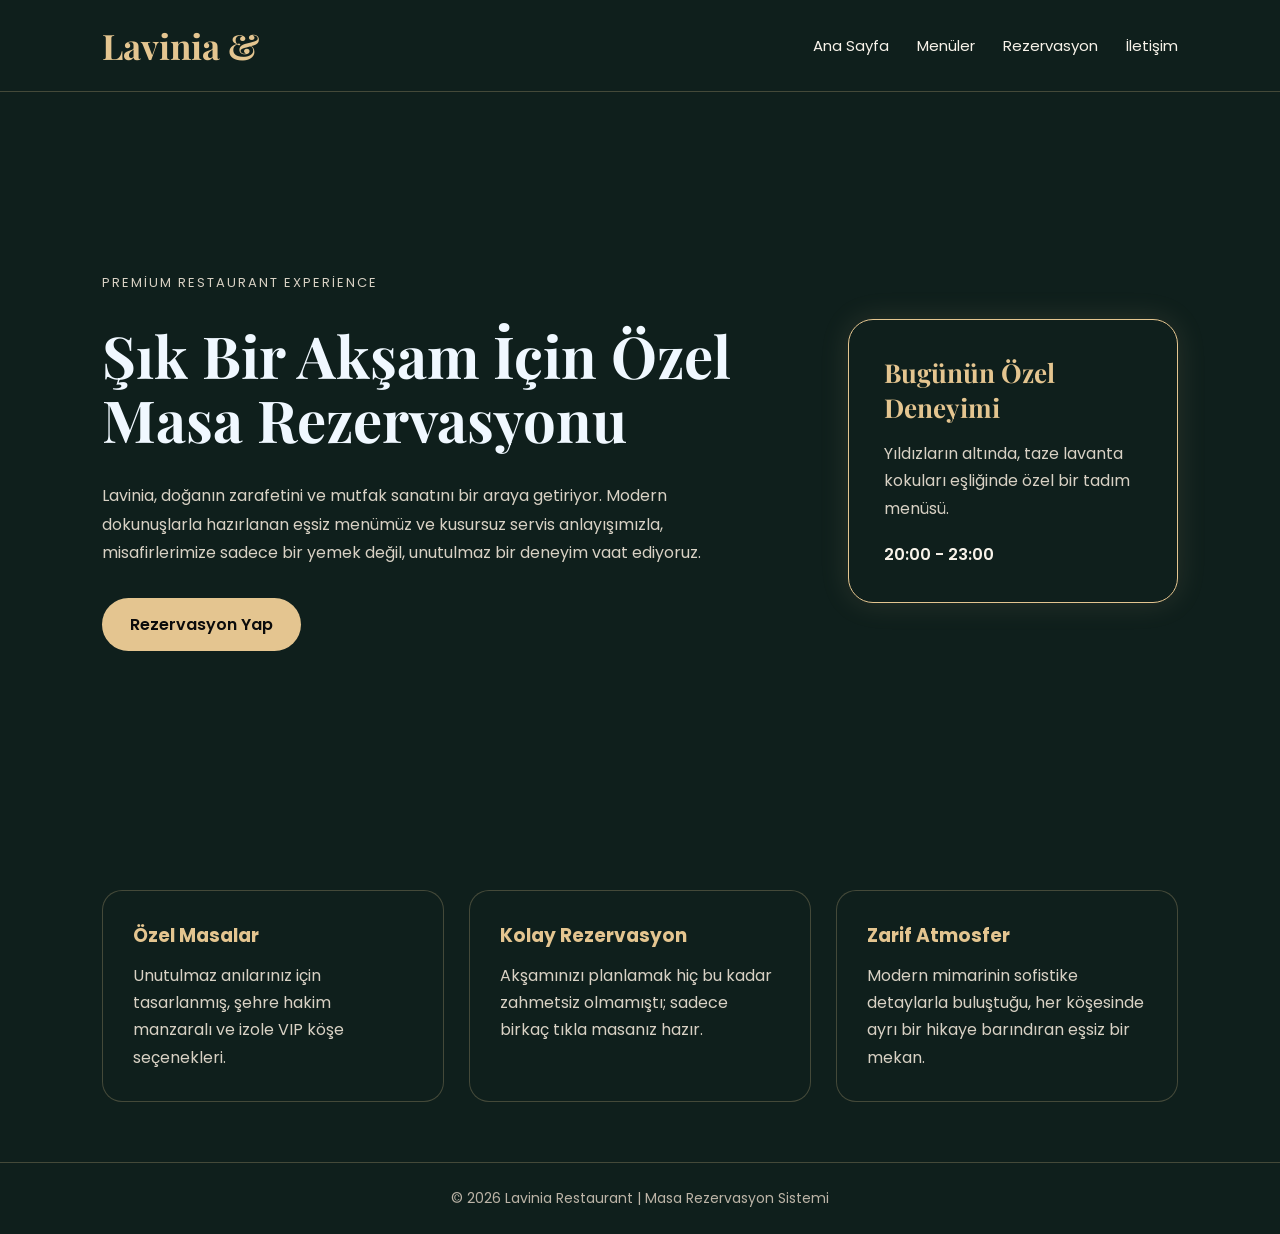
==== index.html @ 72ec7d86 "Ajout 2" ====
<!DOCTYPE html>
<html lang="tr">
<head>
  <meta charset="UTF-8">
  <meta name="viewport" content="width=device-width, initial-scale=1.0">
  <title>Ana Sayfa</title>
  <link rel="stylesheet" href="./style.css">
</head>
<body>
  <header class="navbar">
    <div class="logo"> <a href="index.html"><span> Lavinia &</span></a></div>
    <nav>
      <a href="index.html">Ana Sayfa</a>
      <a href="menuler.html">Menüler</a>
      <a href="rezervasyon.html">Rezervasyon</a>
      <a href="iletisim.html">İletişim</a>
    </nav>
  </header>

  <section class="hero">
    <div class="hero-text">
      <p class="small-title">Premium Restaurant Experience</p>
      <h1>Şık Bir Akşam İçin Özel Masa Rezervasyonu</h1>
      <p>
         Lavinia, doğanın zarafetini ve mutfak sanatını bir araya getiriyor. Modern dokunuşlarla hazırlanan eşsiz menümüz ve kusursuz servis anlayışımızla, misafirlerimize sadece bir yemek değil, unutulmaz bir deneyim vaat ediyoruz.
      </p>
      <a href="rezervasyon.html" class="btn">Rezervasyon Yap</a>
    </div>

    </div>
    <div class="hero-card">
      <h3>Bugünün Özel Deneyimi</h3>
      <p>Yıldızların altında, taze lavanta kokuları eşliğinde özel bir tadım menüsü.</p>
      <span>20:00 - 23:00</span>
    </div>
  </section>

  <section class="features">
    <div class="feature-box">
      <h3>Özel Masalar</h3>
      <p>Unutulmaz anılarınız için tasarlanmış, şehre hakim manzaralı ve izole VIP köşe seçenekleri.</p>
    </div>

    <div class="feature-box">
      <h3>Kolay Rezervasyon</h3>
      <p>Akşamınızı planlamak hiç bu kadar zahmetsiz olmamıştı; sadece birkaç tıkla masanız hazır.</p>
    </div>

    <div class="feature-box">
      <h3>Zarif Atmosfer</h3>
      <p>Modern mimarinin sofistike detaylarla buluştuğu, her köşesinde ayrı bir hikaye barındıran eşsiz bir mekan.</p>
    </div>
  </section>

  <footer>
     <p>© 2026 Lavinia Restaurant | Masa Rezervasyon Sistemi</p>
  </footer>
</body>
</html>
---- style.css ----
@import url("https://fonts.googleapis.com/css2?family=Playfair+Display:wght@600;700&family=Poppins:wght@300;400;500;600&display=swap");

* {
  padding: 0;
  margin: 0;
  box-sizing: border-box;
}

body {
  background-color: #0f1f1c;
  color: aliceblue;
  font-family: "Poppins", sans-serif;
}

.navbar {
  width: 100%;
  padding: 22px 8%;
  display: flex;
  justify-content: space-between;
  align-items: center;
  background-color: #0f1f1c;
  border-bottom: 1px solid rgba(228, 197, 144, 0.25);
}

.logo {
  font-family: "Playfair Display", serif;
  font-size: 35px;
  font-weight: 700;
  color: #f8f3ea;
}
.logo a {
  text-decoration: none;
}

.logo span {
  color: #e4c590;
}

nav {
  display: flex;
  gap: 28px;
}

nav a {
  text-decoration: none;
  color: #f8f3ea;
  font-size: 15px;
}

nav a:hover {
  color: #e4c590;
}

.hero {
  min-height: 82vh;
  padding: 70px 8%;
  display: flex;
  align-items: center;
  justify-content: space-between;
  gap: 50px;
}

.hero-text {
  flex: 1;
}

.small-title {
  letter-spacing: 2px;
  text-transform: uppercase;
  font-size: 13px;
  margin-bottom: 15px;
}

.hero-text h1 {
  font-family: "Playfair Display", serif;
  font-size: 58px;
  line-height: 1.1;
  margin-bottom: 30px;
}

.hero-text p {
  max-width: 600px;
  color: #d8d1c4;
  line-height: 1.8;
  margin-bottom: 30px;
}

.btn {
  display: inline-block;
  background-color: #e4c590;
  color: #0b0b0b;
  padding: 14px 28px;
  border-radius: 30px;
  text-decoration: none;
  font-weight: 600;
}

.btn:hover {
  background-color: #f8f3ea;
}

.hero-card {
  width: 330px;
  padding: 35px;
  background-color: #0f1f1c;
  border: 1px solid #e4c590;
  border-radius: 25px;
  box-shadow: 0 0 30px rgba(228, 197, 144, 0.12);
}

.hero-card h3 {
  color: #e4c590;
  font-family: "Playfair Display", serif;
  font-size: 26px;
  margin-bottom: 15px;
}

.hero-card p {
  color: #d8d1c4;
  line-height: 1.7;
  margin-bottom: 20px;
}

.hero-card span {
  color: #f8f3ea;
  font-weight: 600;
}

.features {
  padding: 60px 8%;
  display: flex;
  gap: 25px;
}

.feature-box {
  flex: 1;
  background-color: #0f1f1c;
  padding: 30px;
  border-radius: 20px;
  border: 1px solid rgba(228, 197, 144, 0.25);
}

.feature-box h3 {
  color: #e4c590;
  margin-bottom: 12px;
}

.feature-box p {
  color: #d8d1c4;
  line-height: 1.7;
}

.page-title {
  text-align: center;
  padding: 70px 8% 40px;
}

.page-title h1 {
  font-family: "Playfair Display", serif;
  font-size: 48px;
  color: #e4c590;
}

.page-title p {
  color: #d8d1c4;
  margin-top: 15px;
}

.cards {
  padding: 40px 8%;
  display: flex;
  flex-wrap: wrap;
  gap: 25px;
}

.card {
  flex: 1;
  background-color: #0f1f1c;
  padding: 30px;
  border-radius: 22px;
  border: 1px solid rgba(228, 197, 144, 0.3);
}

.card h3 {
  color: #e4c590;
  margin-bottom: 15px;
  font-size: 22px;
}

.card p {
  color: #d8d1c4;
  line-height: 1.7;
}

.price {
  display: block;
  margin-top: 15px;
  color: #e4c590;
  font-weight: 700;
  font-size: 18px;
}

footer {
  padding: 25px;
  text-align: center;
  border-top: 1px solid rgba(228, 197, 144, 0.25);
  color: #bcb4a7;
  font-size: 14px;
}

.table-types {
  padding: 40px 8% 80px;
  text-align: center;
}

.table-types h2 {
  font-family: "Playfair Display", serif;
  color: #f8f3ea;
  margin-bottom: 25px;
}

.table-list {
  display: flex;
  justify-content: center;
  flex-wrap: wrap;
  gap: 18px;
}

.table-list div {
  border: 1px solid #e4c590;
  color: #e4c590;
  padding: 14px 25px;
  border-radius: 30px;
}

.reservation-section,
.contact-section {
  padding: 70px 8%;
  min-height: 82vh;
  display: flex;
  gap: 50px;
}

.reservation-info,
.contact-text {
  flex: 1;
}

.reservation-info h1,
.contact-text h1 {
  font-family: "Playfair Display", serif;
  font-size: 46px;
  color: #e4c590;
  margin-bottom: 20px;
}

.reservation-info p,
.contact-text p {
  color: #d8d1c4;
  line-height: 1.8;
}

.info-box,
.contact-details {
  margin-top: 30px;
  padding: 25px;
  background-color: #0f1f1c;
  border-left: 4px solid #e4c590;
  border-right: 4px solid #e4c590;
  border-radius: 15px;
}

.info-box h3 {
  color: #e4c590;
  margin-bottom: 10px;
}

.reservation-form,
.contact-form {
  flex: 1;
  background-color: #0f1f1c;
  padding: 35px;
  border-radius: 25px;
  border: 1px solid rgba(228, 197, 144, 0.35);
  display: flex;
  flex-direction: column;
}

label {
  margin-bottom: 8px;
  color: #e4c590;
  font-size: 14px;
}

input,
select,
textarea {
  margin-bottom: 18px;
  padding: 14px;
  border-radius: 12px;
  border: 1px solid rgba(228, 197, 144, 0.35);
  background-color: #0f1f1c;
  color: #f8f3ea;
  outline: none;
  font-family: "Poppins", sans-serif;
}

textarea {
  min-height: 110px;
  resize: none;
}

input::placeholder,
textarea::placeholder {
  color: #888;
}

button {
  margin-top: 10px;
  padding: 15px;
  border: none;
  border-radius: 30px;
  background-color: #e4c590;
  color: #0b0b0b;
  font-weight: 700;
  cursor: pointer;
}

button:hover {
  background-color: #f8f3ea;
}

@media (max-width: 850px) {
  .navbar {
    flex-direction: column;
    gap: 18px;
  }

  nav {
    flex-wrap: wrap;
    justify-content: center;
  }

  .hero,
  .reservation-section,
  .contact-section {
    flex-direction: column;
  }

  .hero-text h1 {
    font-size: 42px;
  }

  .hero-card {
    width: 100%;
  }

  .features {
    flex-direction: column;
  }
}
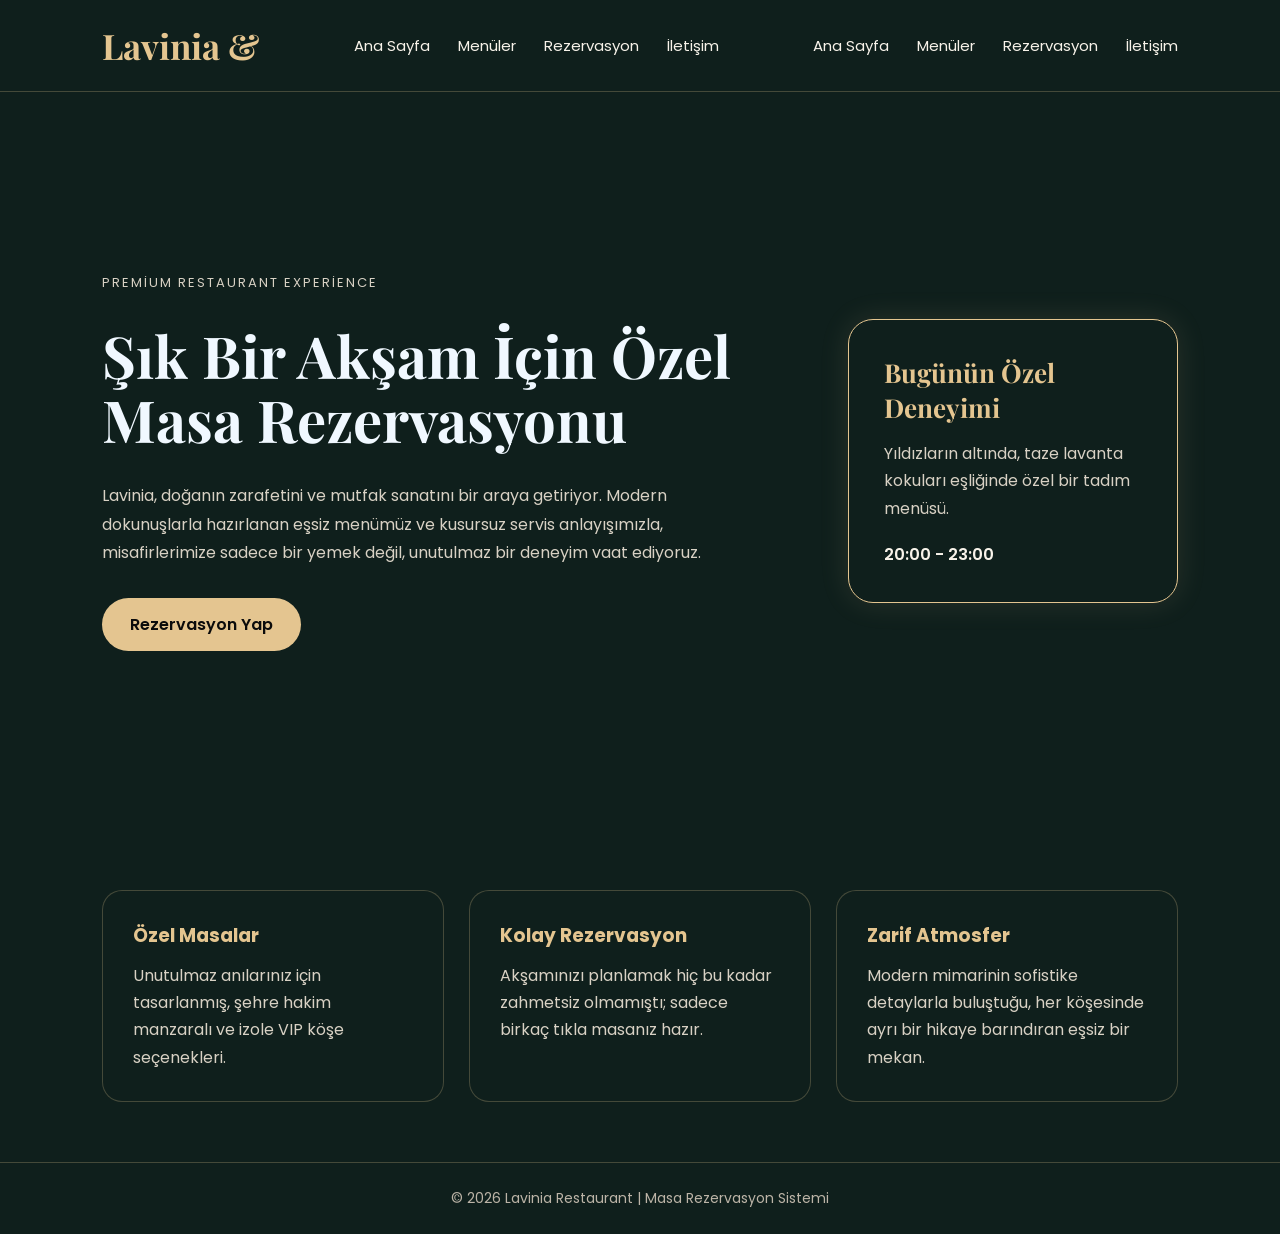
==== commit ad59420b: "hello" ====
--- a/index.html
+++ b/index.html
@@ -10,6 +10,12 @@
   <header class="navbar">
     <div class="logo"> <a href="index.html"><span> Lavinia &</span></a></div>
     <nav>
+      <a href="index.html">Ana Sayfa</a>
+      <a href="menuler.html">Menüler</a>
+      <a href="rezervasyon.html">Rezervasyon</a>
+      <a href="iletisim.html">İletişim</a>
+    </nav>
+        <nav>
       <a href="index.html">Ana Sayfa</a>
       <a href="menuler.html">Menüler</a>
       <a href="rezervasyon.html">Rezervasyon</a>
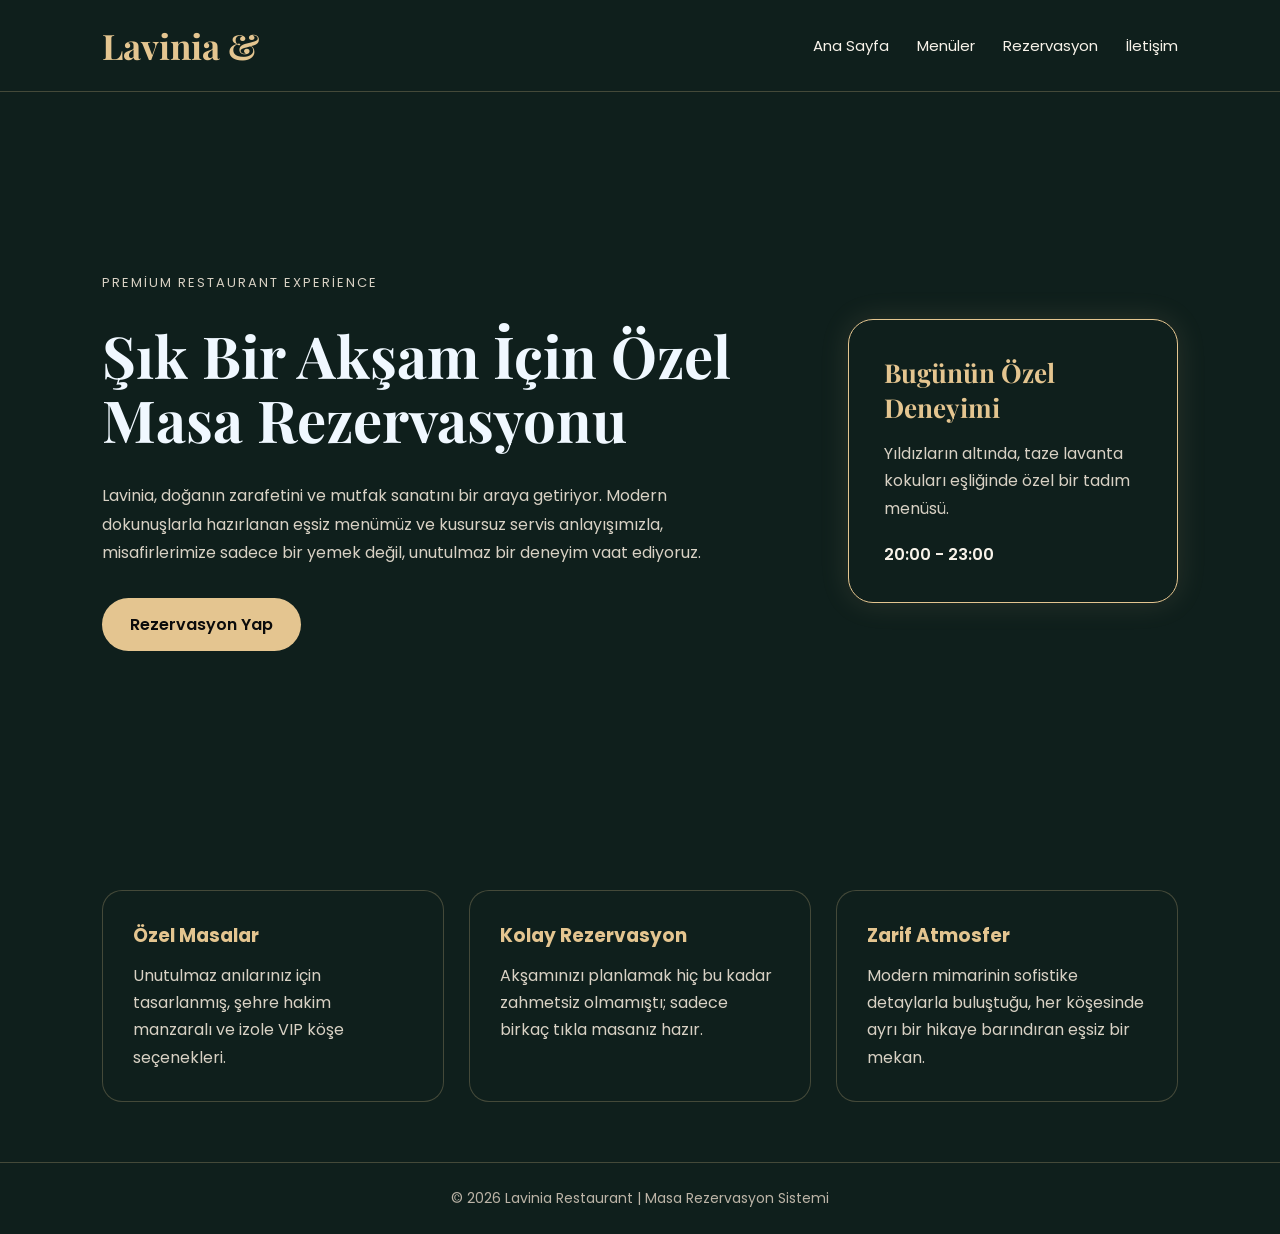
==== commit 68bd5710: "halhn" ====
--- a/index.html
+++ b/index.html
@@ -10,12 +10,6 @@
   <header class="navbar">
     <div class="logo"> <a href="index.html"><span> Lavinia &</span></a></div>
     <nav>
-      <a href="index.html">Ana Sayfa</a>
-      <a href="menuler.html">Menüler</a>
-      <a href="rezervasyon.html">Rezervasyon</a>
-      <a href="iletisim.html">İletişim</a>
-    </nav>
-        <nav>
       <a href="index.html">Ana Sayfa</a>
       <a href="menuler.html">Menüler</a>
       <a href="rezervasyon.html">Rezervasyon</a>
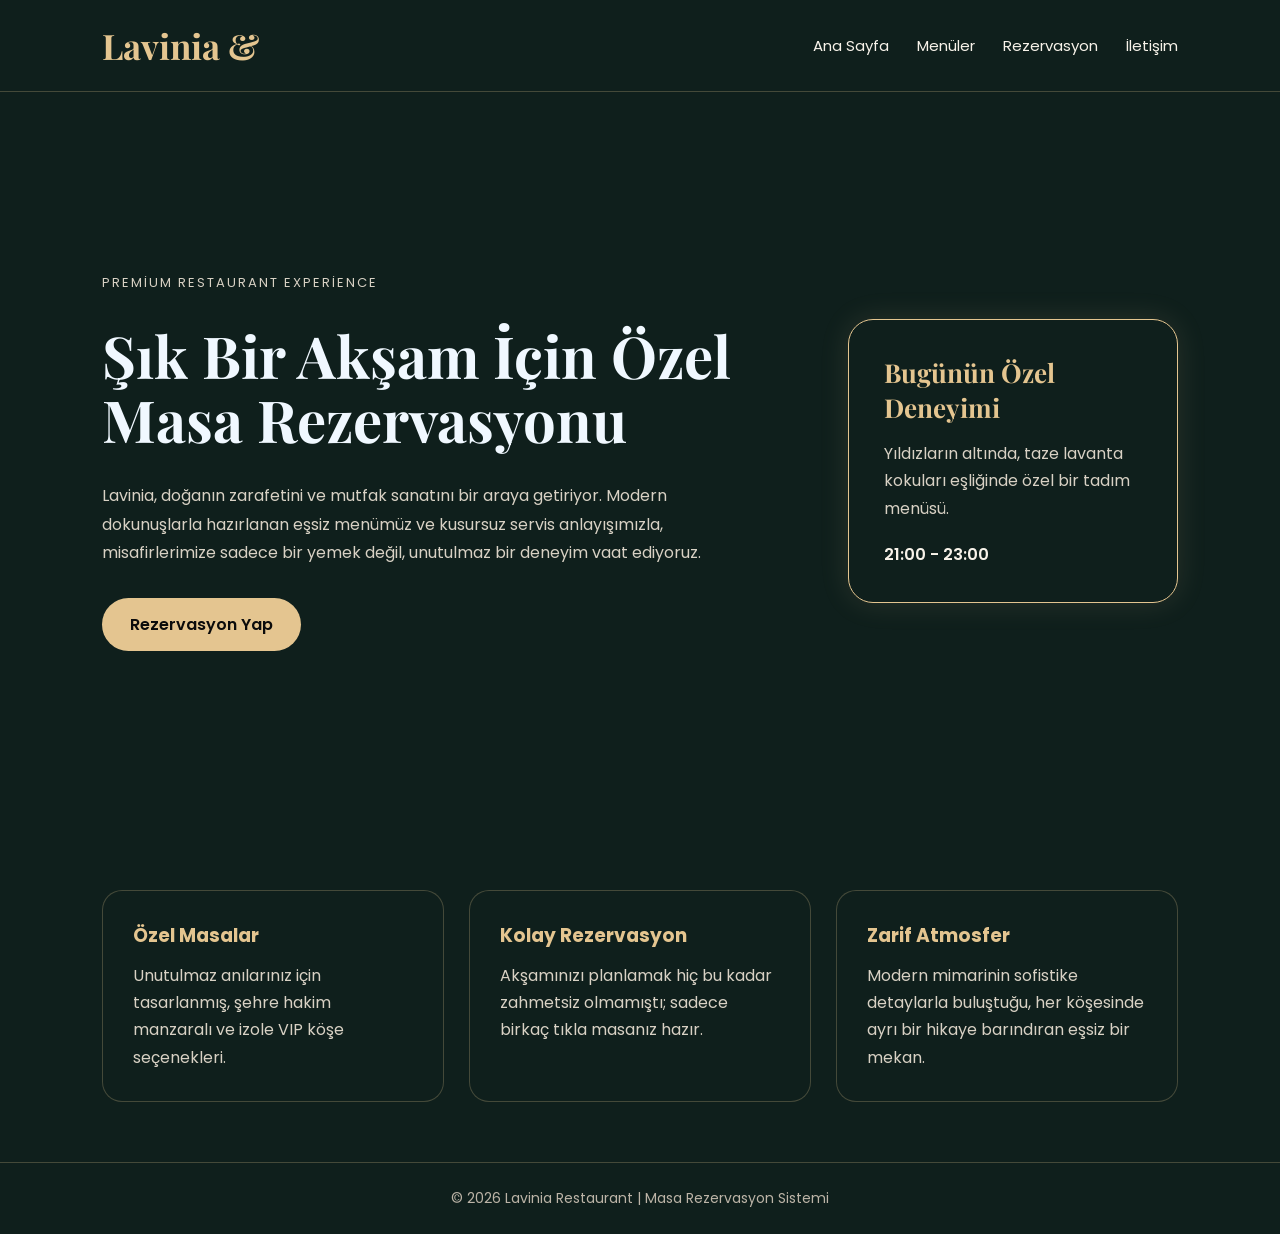
==== commit 41746a2e: "push" ====
--- a/index.html
+++ b/index.html
@@ -16,7 +16,6 @@
       <a href="iletisim.html">İletişim</a>
     </nav>
   </header>
-
   <section class="hero">
     <div class="hero-text">
       <p class="small-title">Premium Restaurant Experience</p>
@@ -31,7 +30,7 @@
     <div class="hero-card">
       <h3>Bugünün Özel Deneyimi</h3>
       <p>Yıldızların altında, taze lavanta kokuları eşliğinde özel bir tadım menüsü.</p>
-      <span>20:00 - 23:00</span>
+      <span>21:00 - 23:00</span>
     </div>
   </section>
 
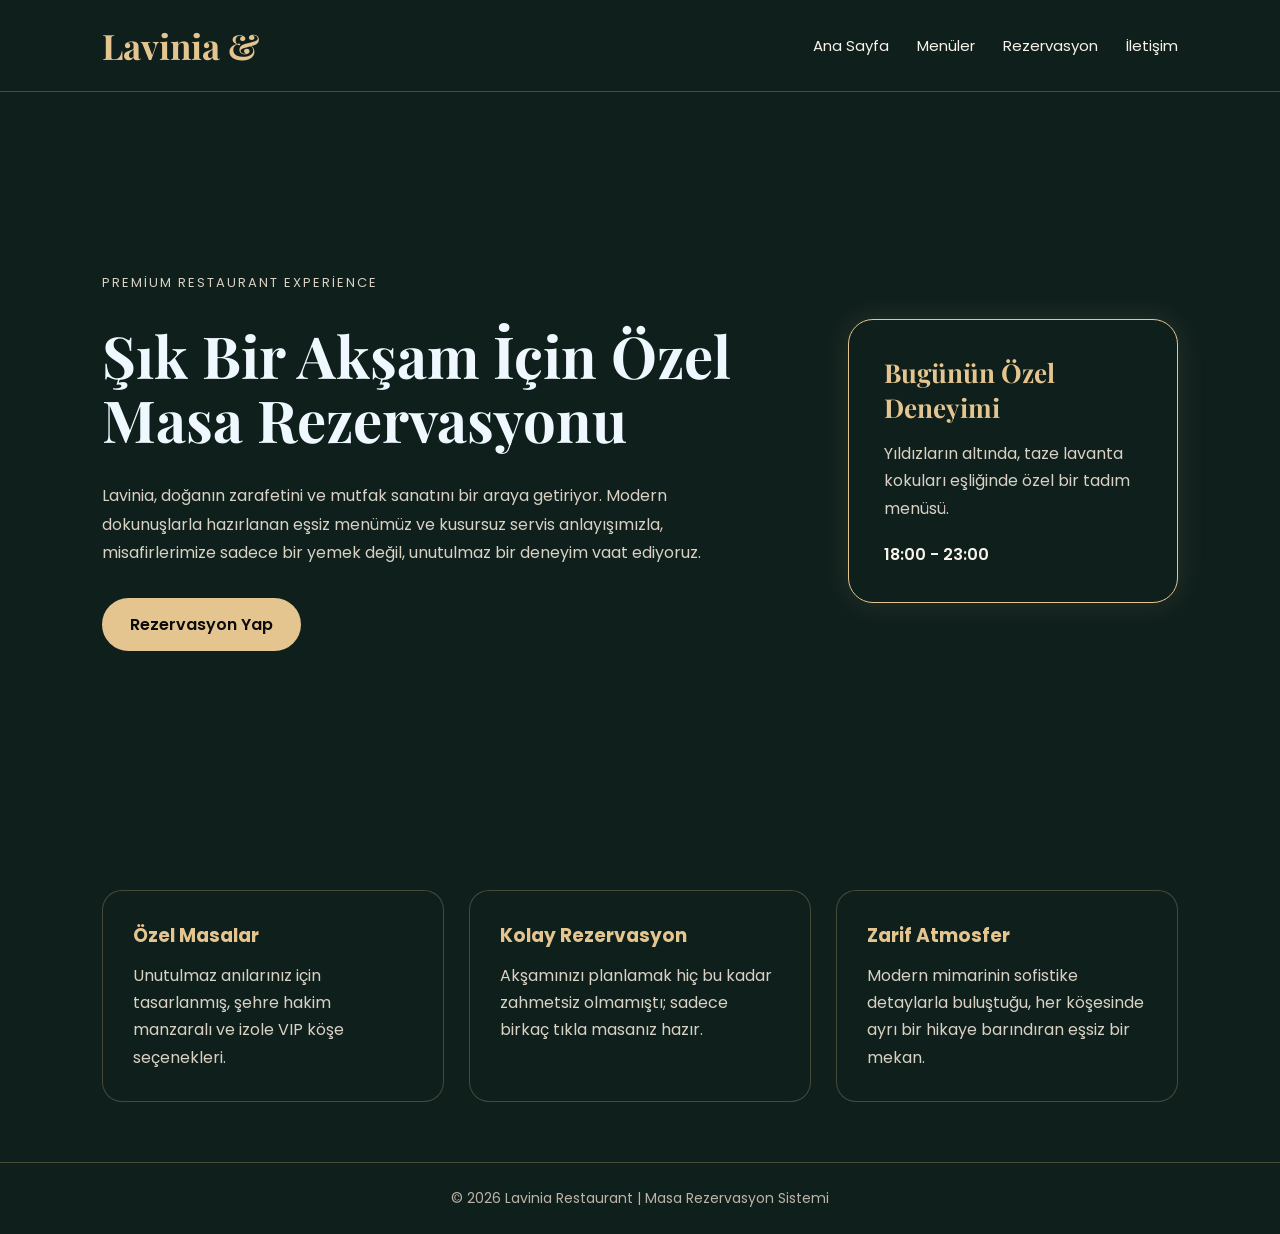
==== commit 7b18c72c: "ahmat" ====
--- a/index.html
+++ b/index.html
@@ -30,7 +30,7 @@
     <div class="hero-card">
       <h3>Bugünün Özel Deneyimi</h3>
       <p>Yıldızların altında, taze lavanta kokuları eşliğinde özel bir tadım menüsü.</p>
-      <span>21:00 - 23:00</span>
+      <span>18:00 - 23:00</span>
     </div>
   </section>
 
